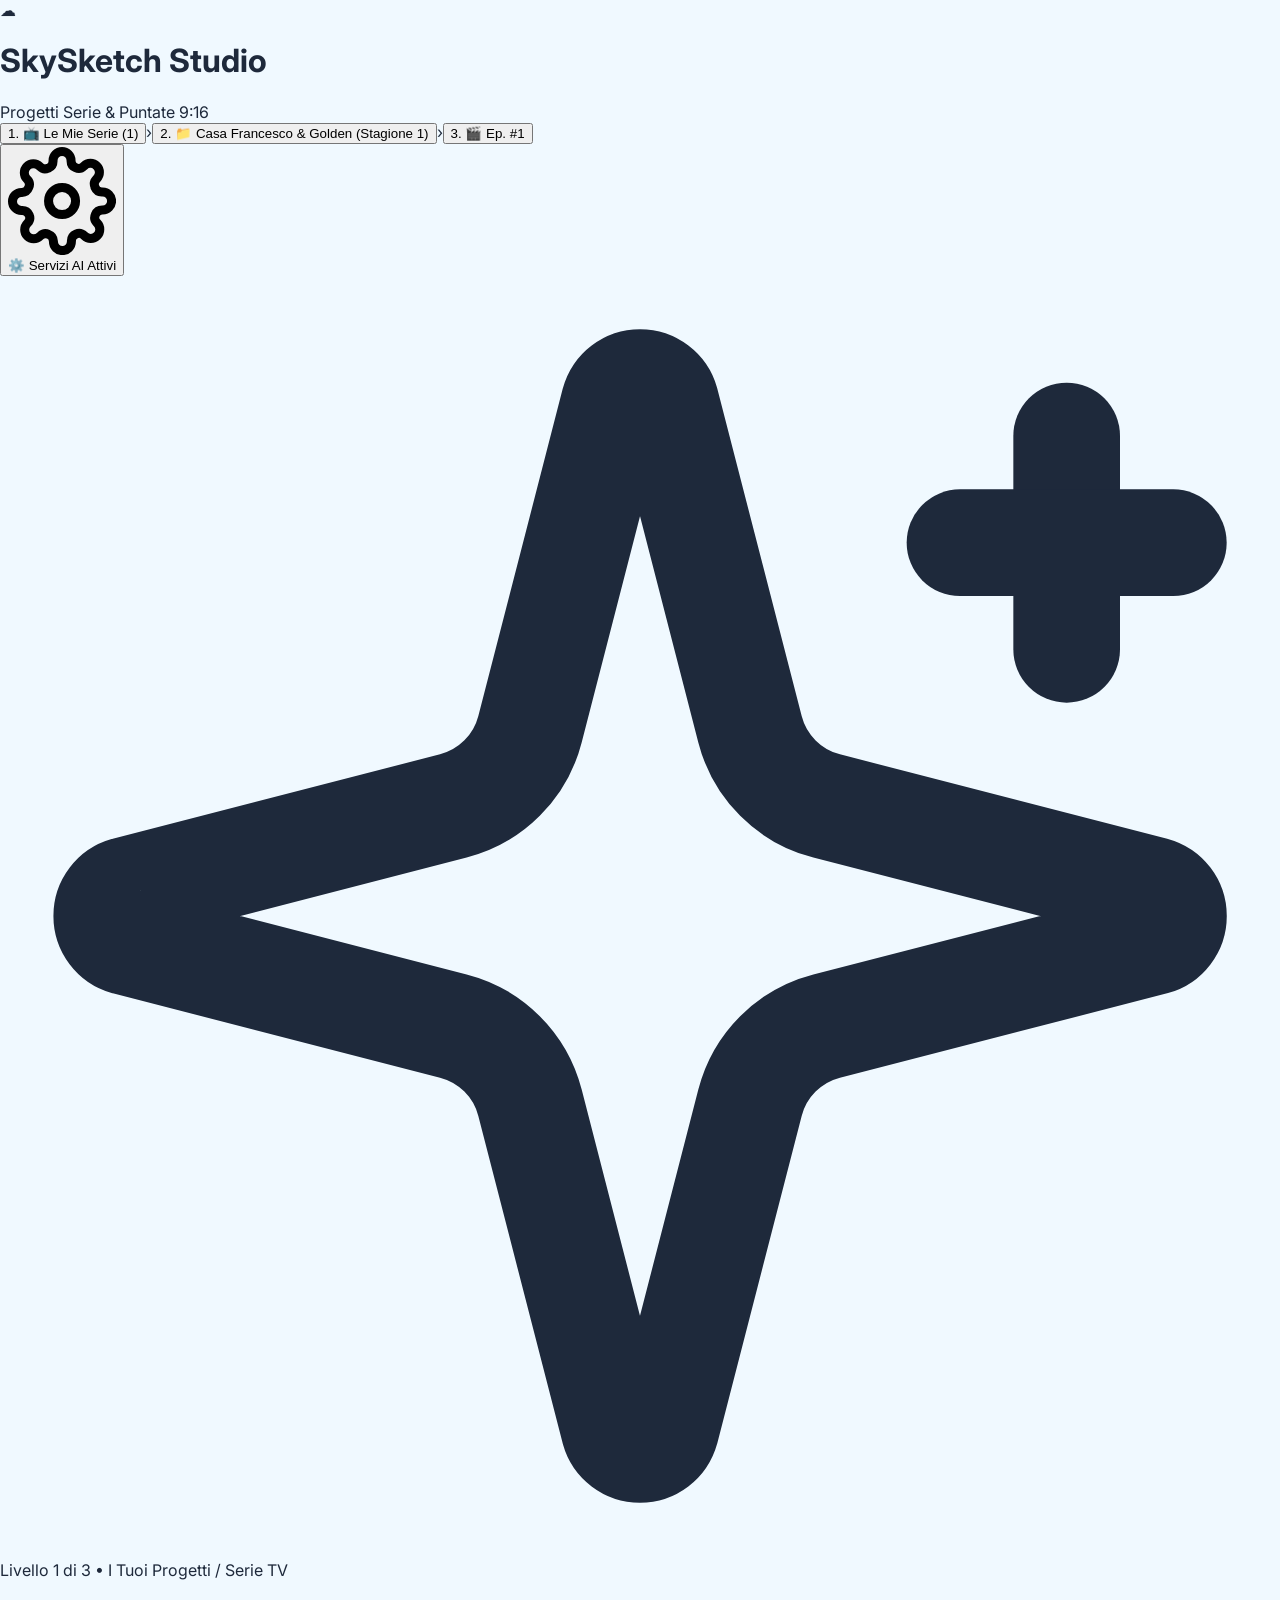
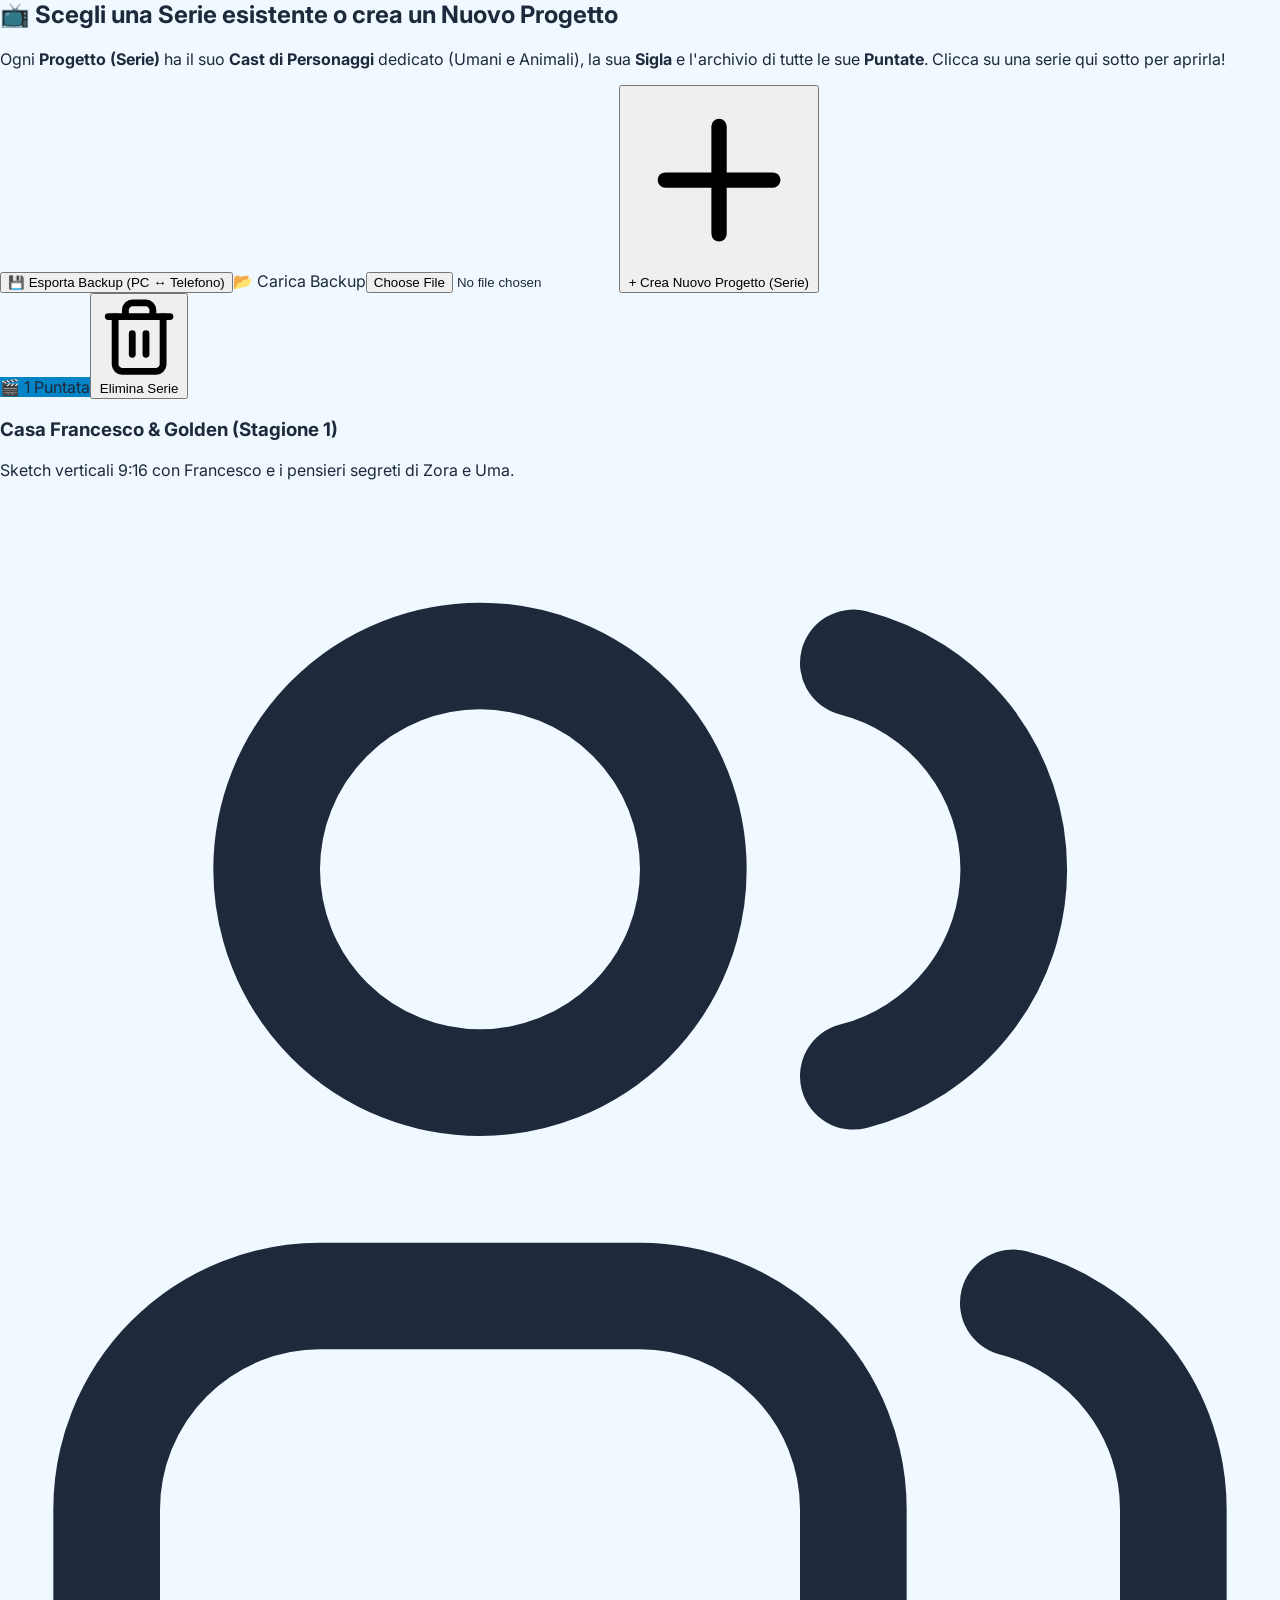
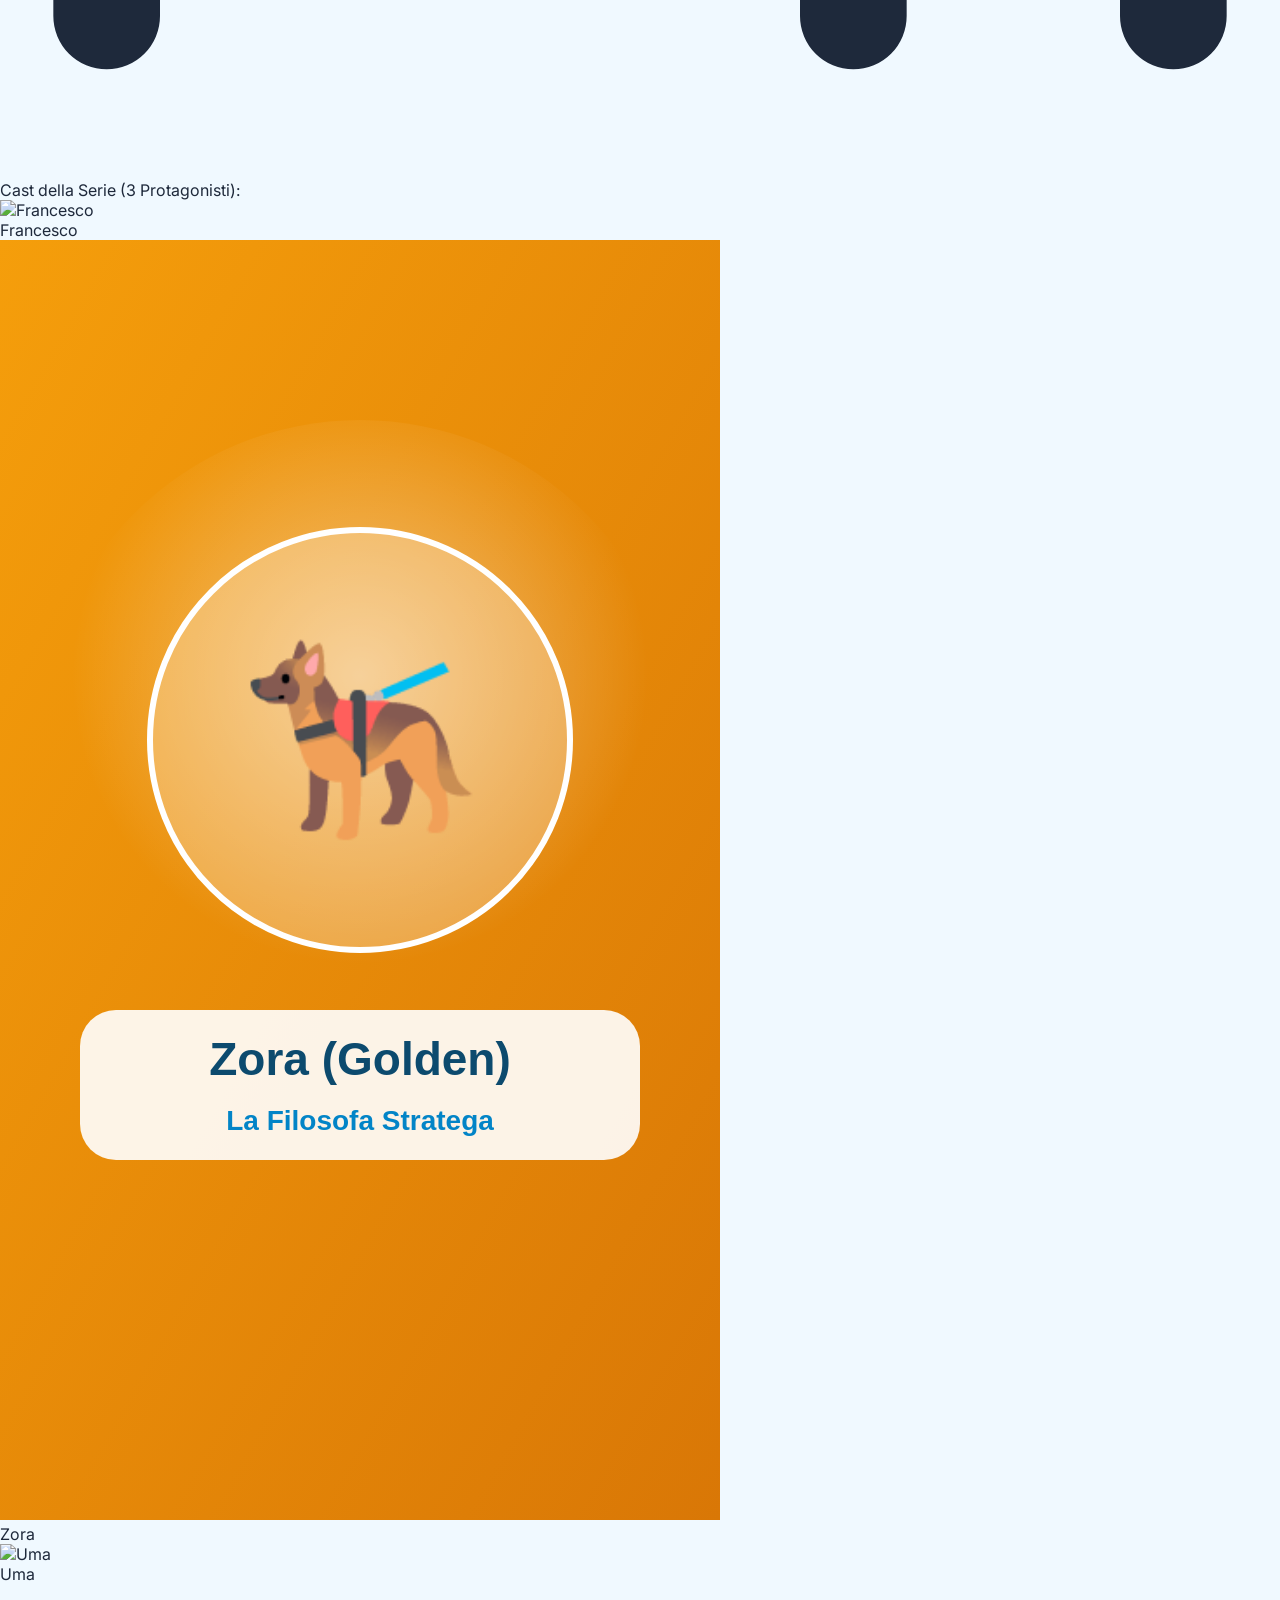
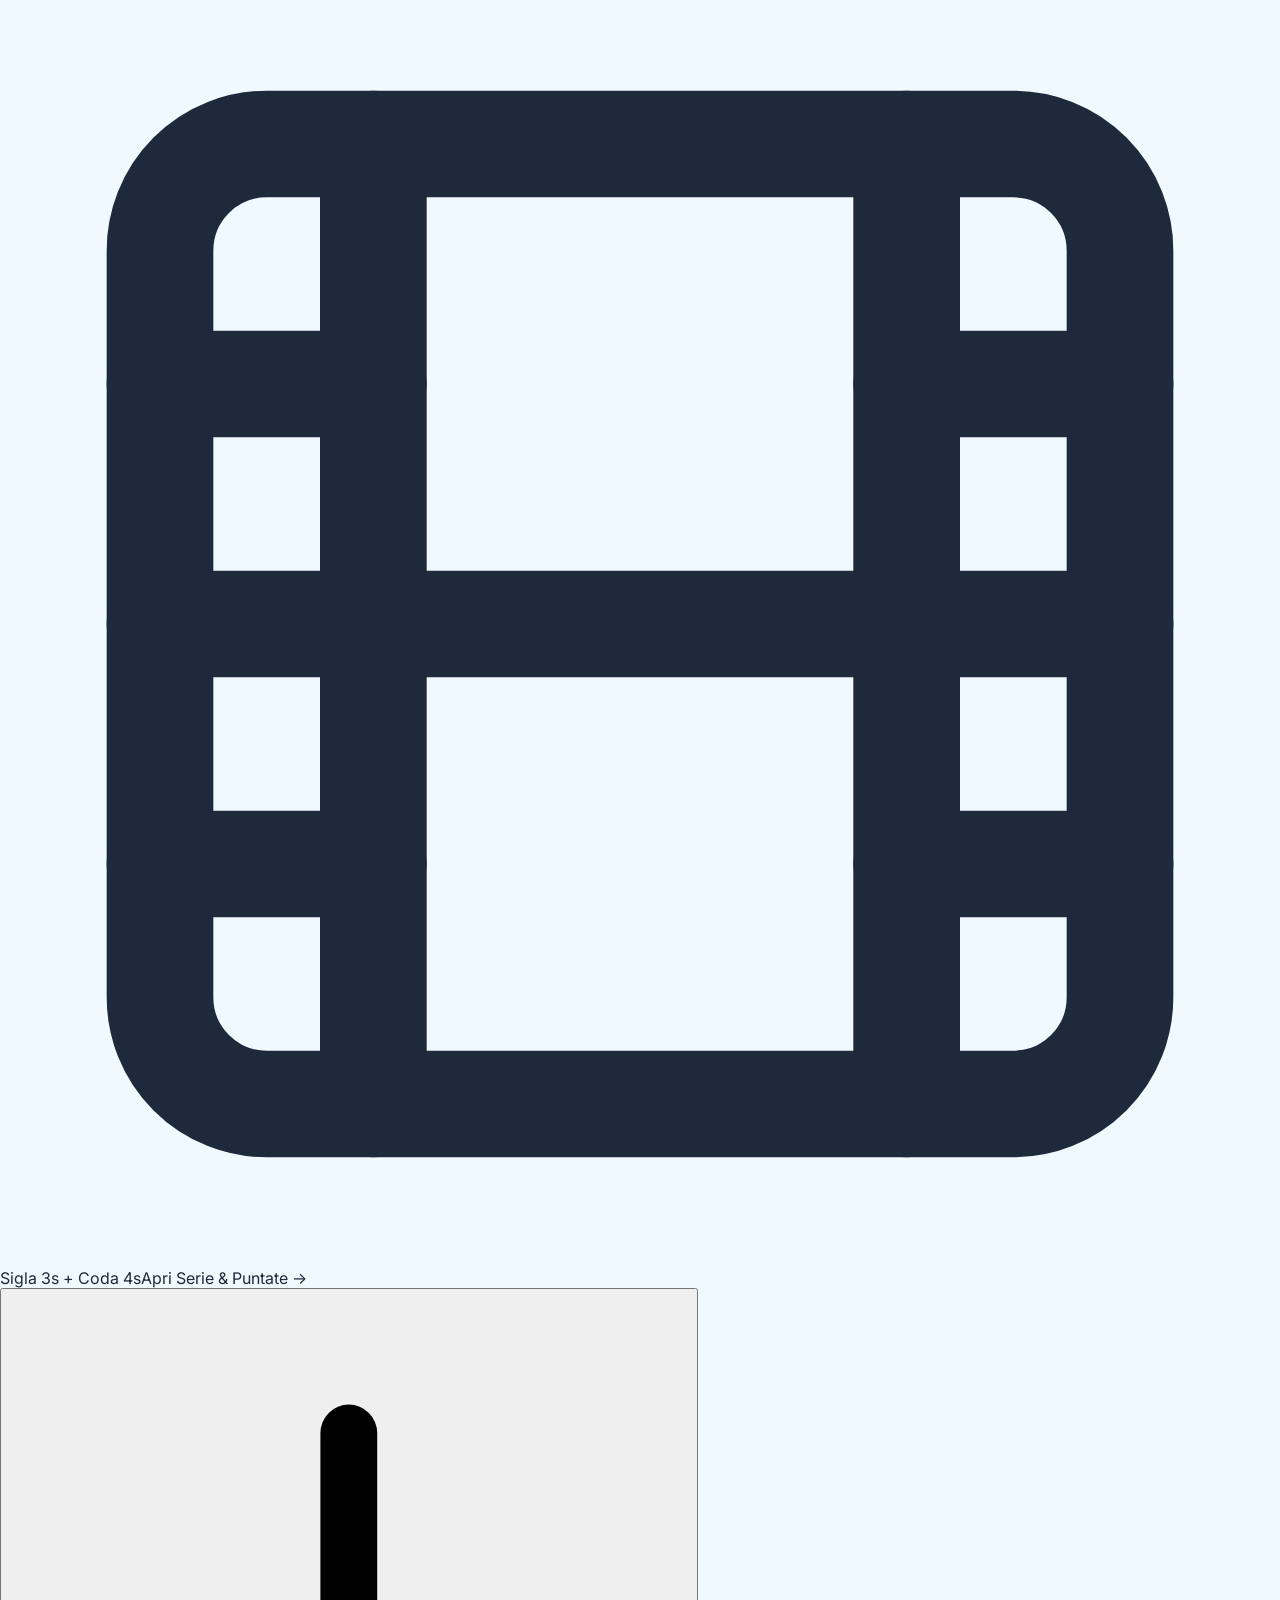
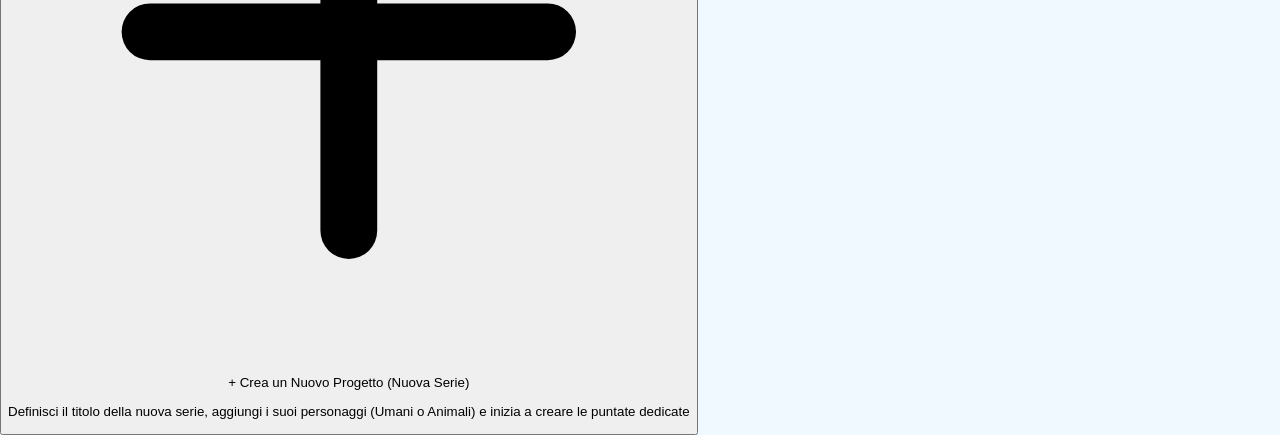
==== index.html @ f61606fa "Fix intro/outro and custom duration number inputs" ====
<!doctype html>
<html lang="it">
  <head>
    <meta charset="UTF-8" />
    <meta name="viewport" content="width=device-width, initial-scale=1.0" />
    <title>☁️ SkySketch Studio — Serie Video 9:16 Zero-Timeline</title>
    <link rel="preconnect" href="https://fonts.googleapis.com">
    <link rel="preconnect" href="https://fonts.gstatic.com" crossorigin>
    <link href="https://fonts.googleapis.com/css2?family=Inter:wght@400;500;600;700;800;900&display=swap" rel="stylesheet">
    <script src="https://cdn.tailwindcss.com"></script>
    <script type="module" crossorigin src="./assets/index-b3CDpnXE.js"></script>
    <link rel="stylesheet" crossorigin href="./assets/index-D_L46HAM.css">
  </head>
  <body class="bg-sky-50 text-slate-800 antialiased selection:bg-sky-200 selection:text-sky-900">
    <div id="root"></div>
  </body>
</html>
---- assets/index-D_L46HAM.css ----
body{color:#1e293b;background-color:#f0f9ff;margin:0;font-family:Inter,system-ui,-apple-system,sans-serif}::-webkit-scrollbar{width:8px;height:8px}::-webkit-scrollbar-track{background:#f0f9ff}::-webkit-scrollbar-thumb{background:#bae6fd;border-radius:9999px}::-webkit-scrollbar-thumb:hover{background:#7dd3fc}
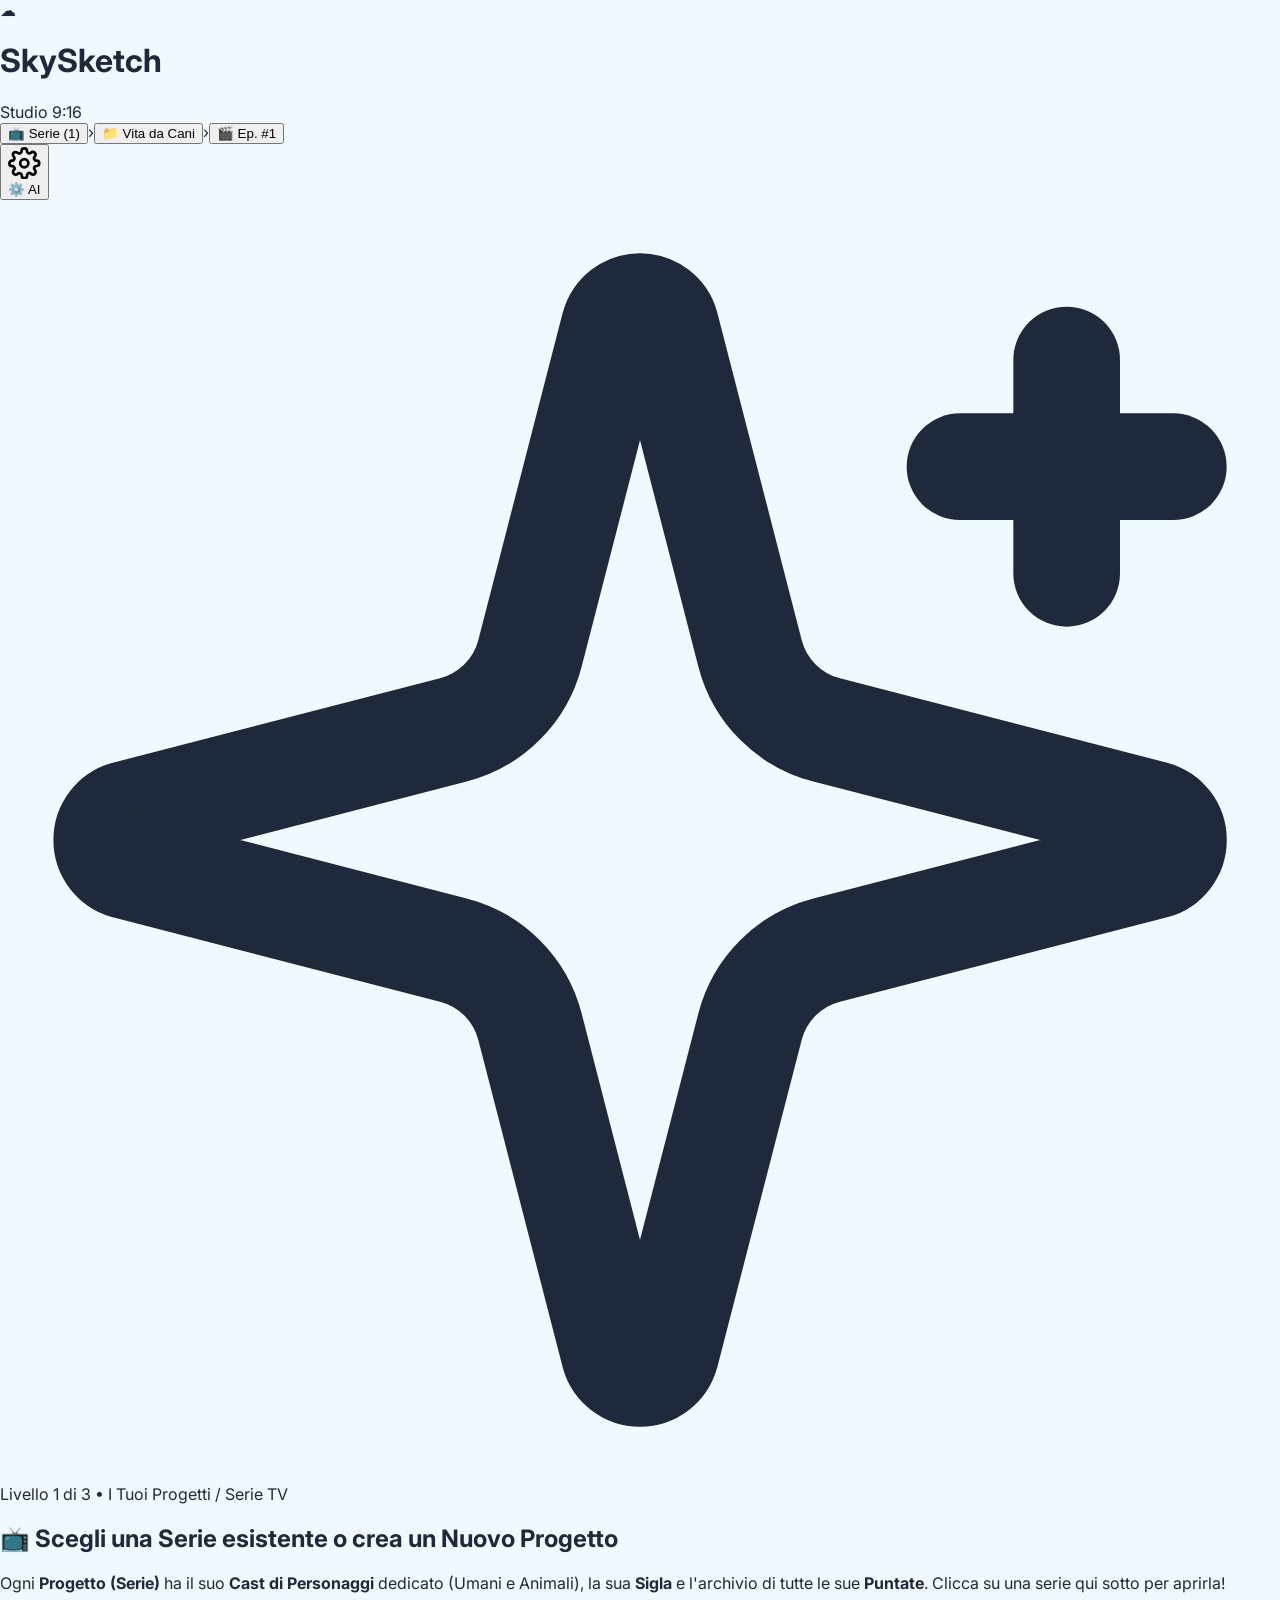
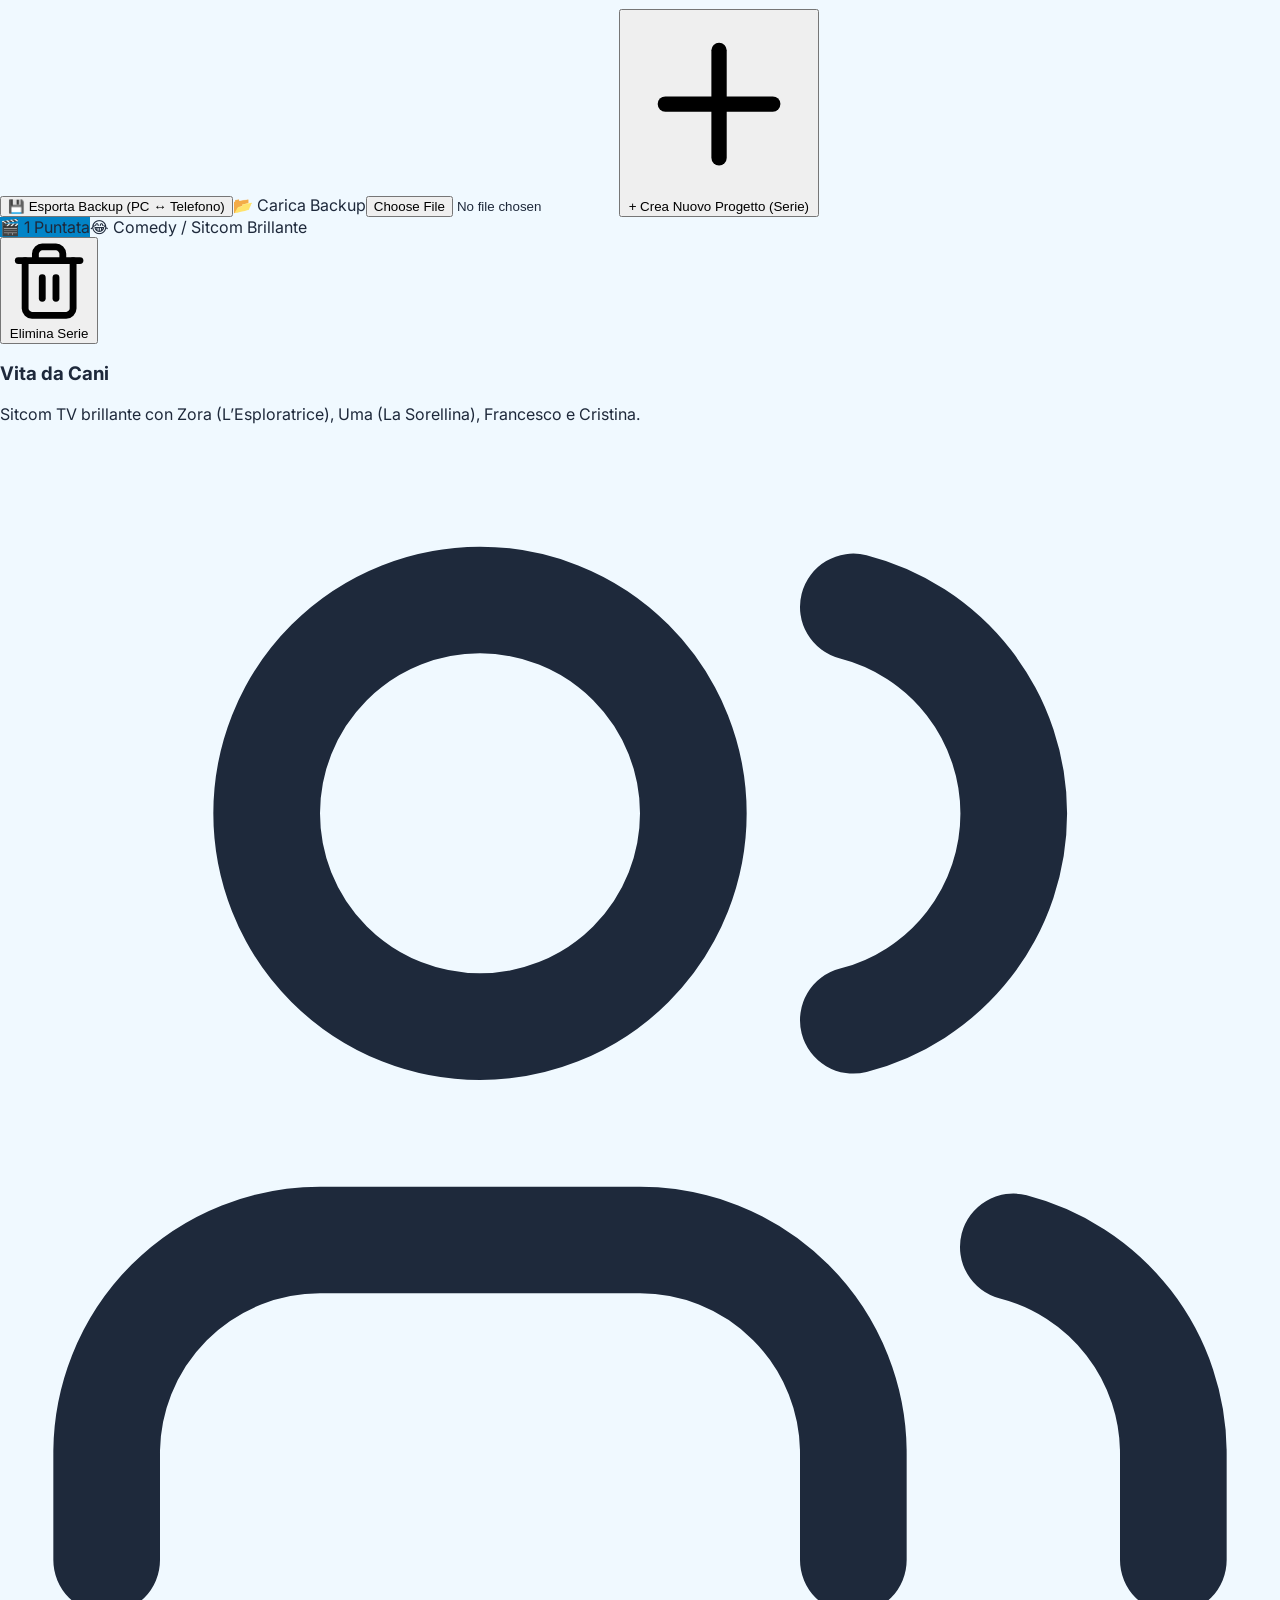
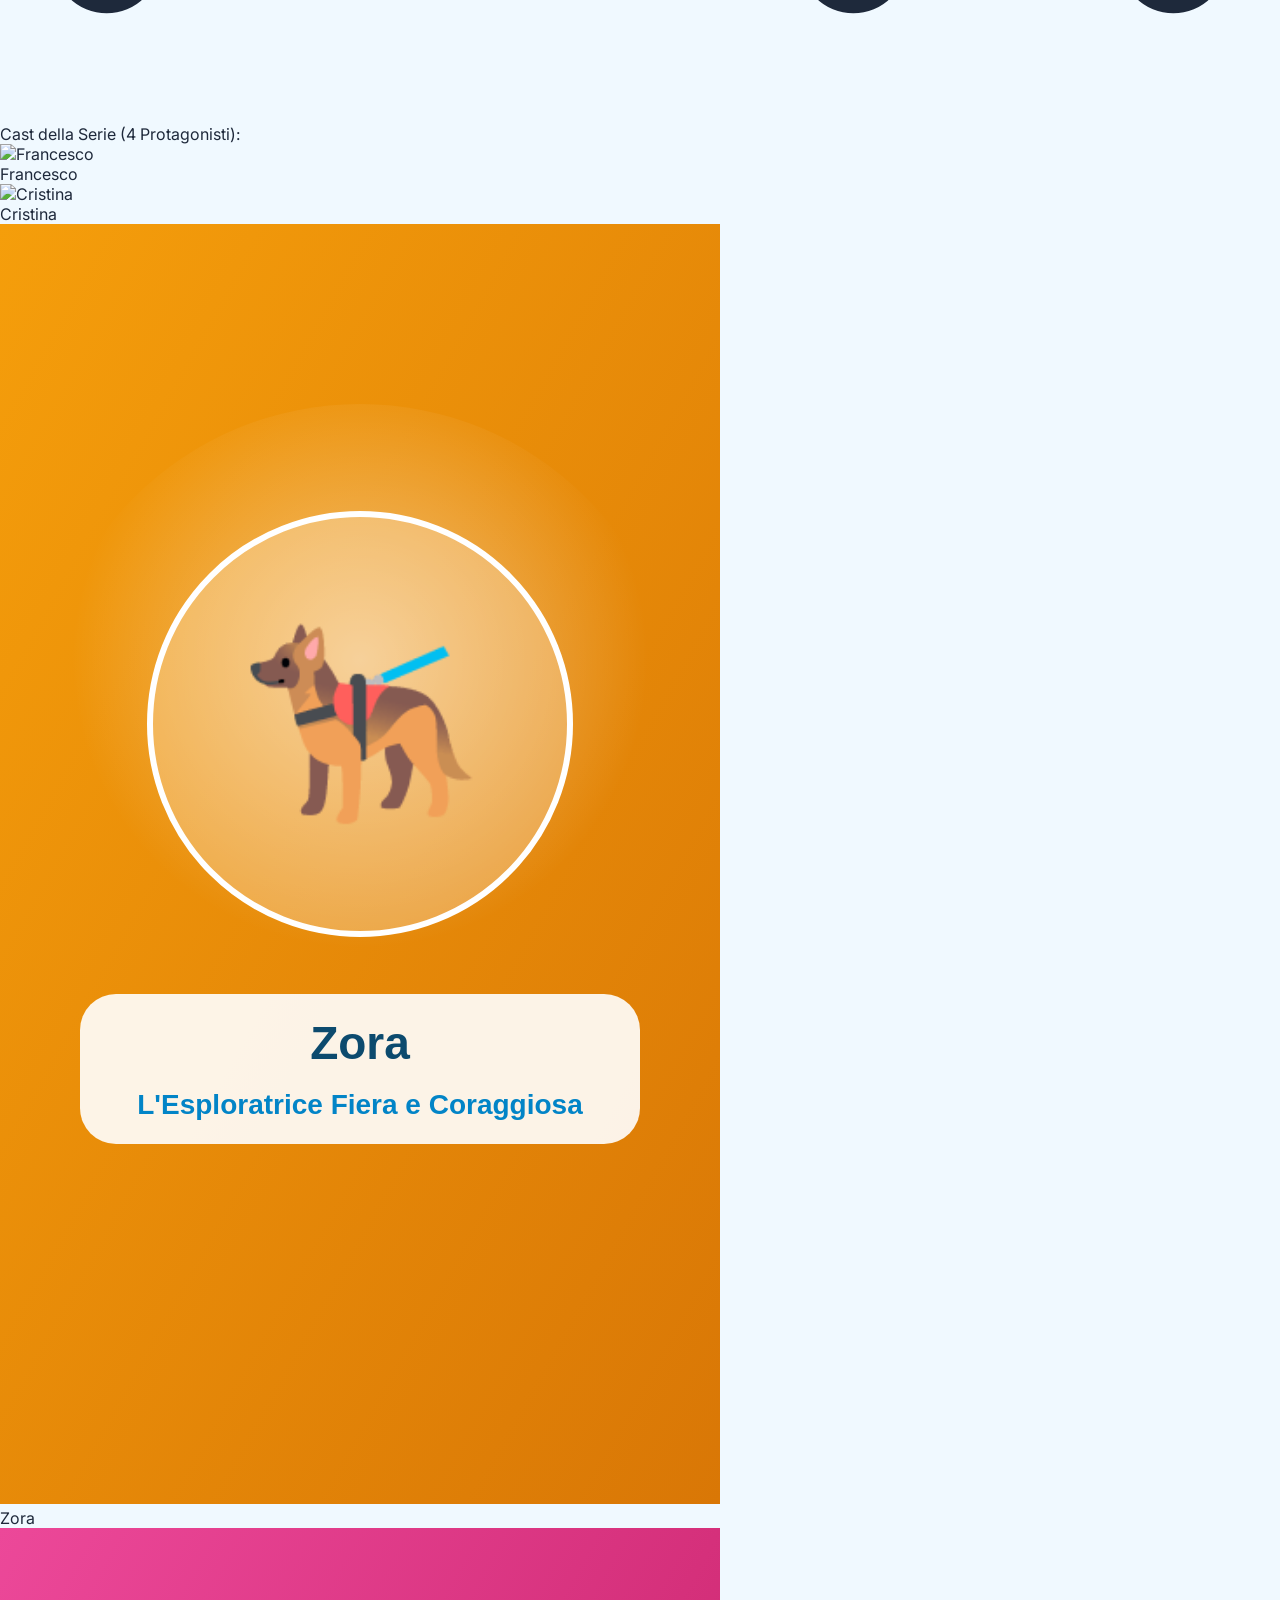
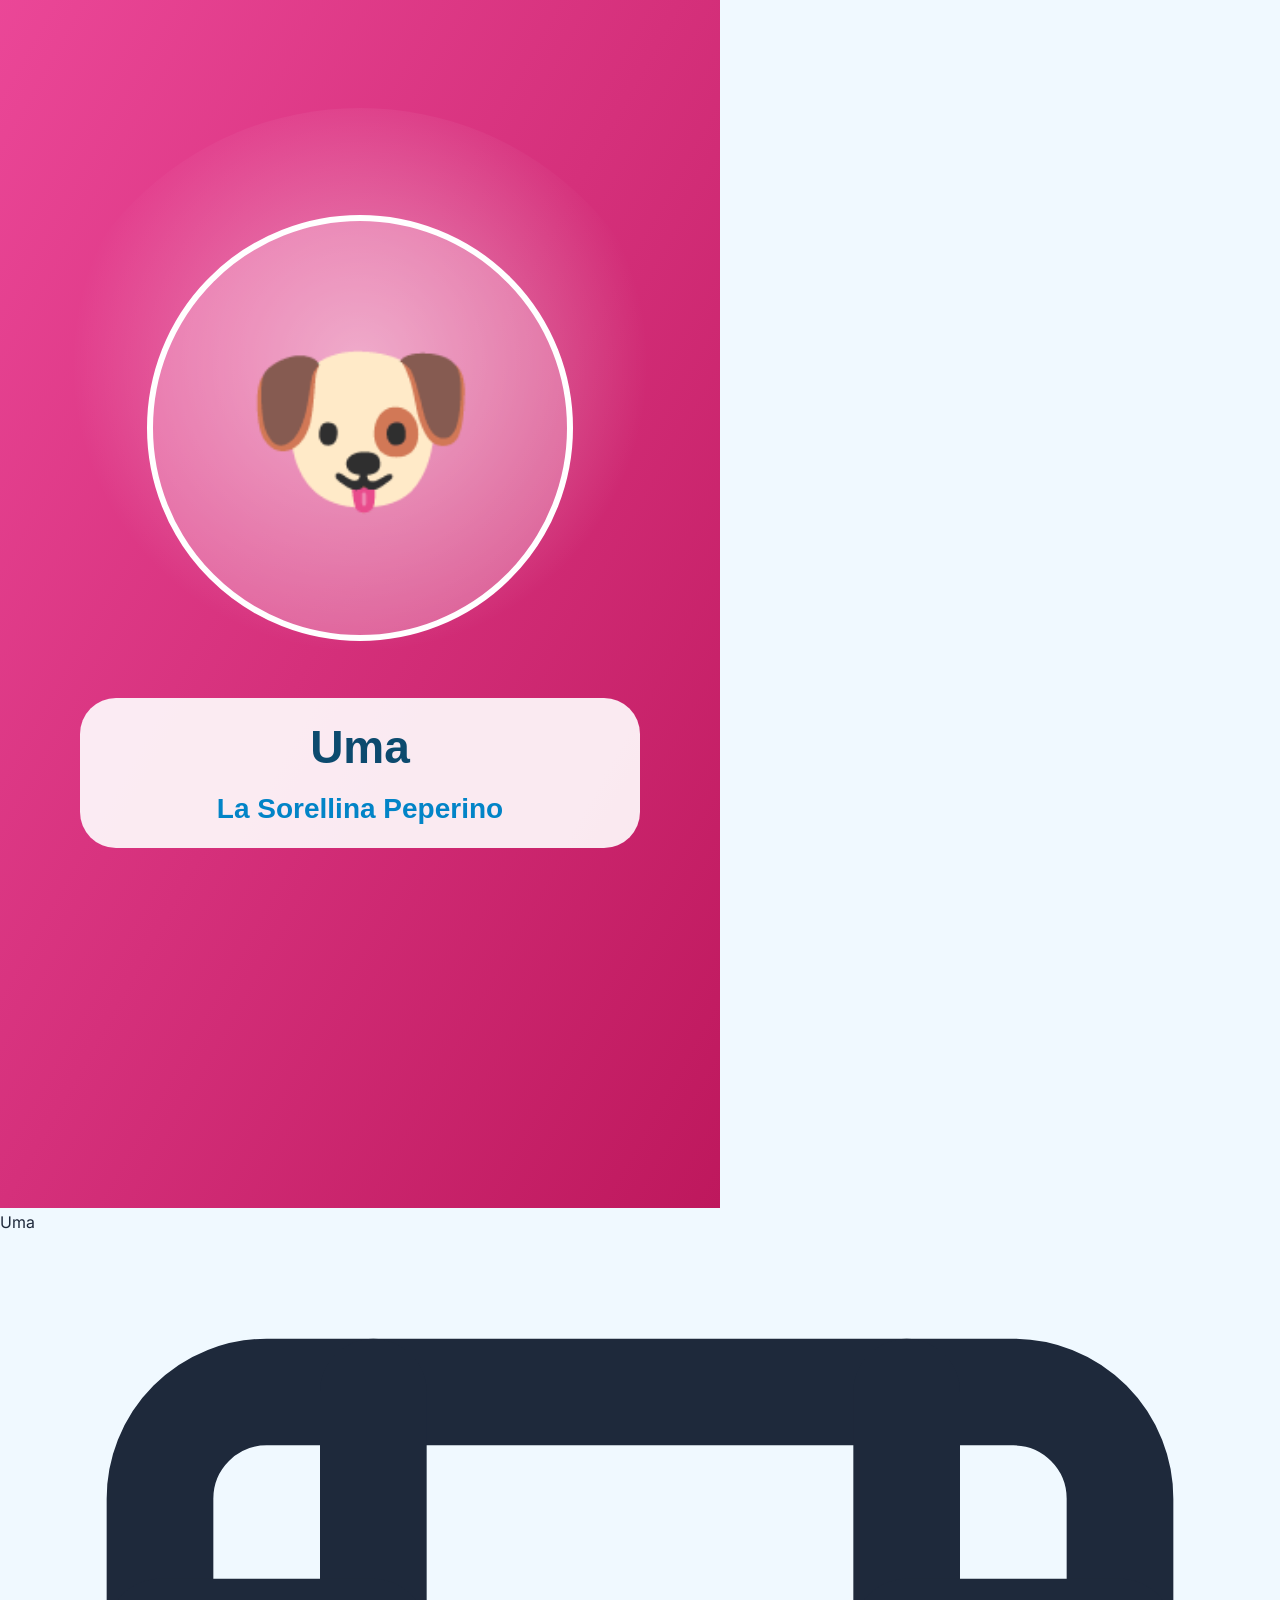
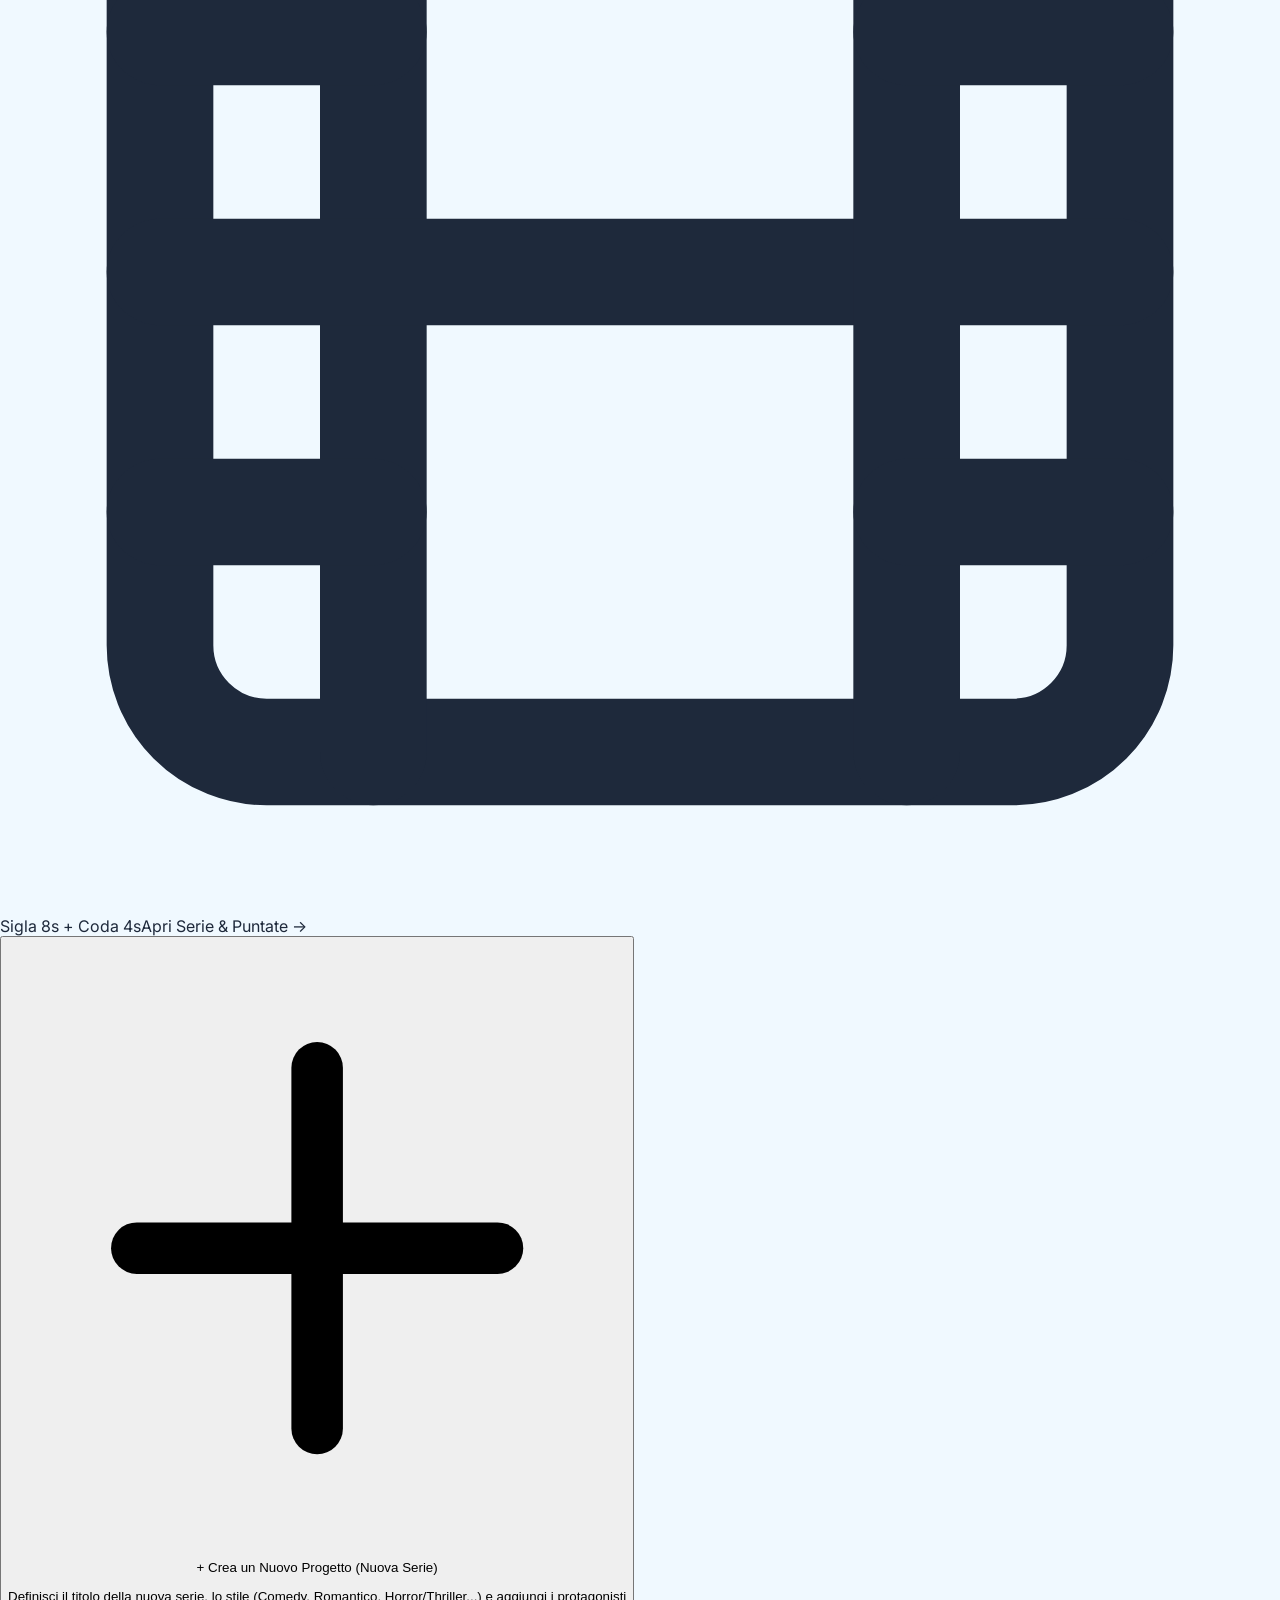
==== commit 2a246a01: "Clean assets and deploy single AI video elaboration + collage workflow" ====
--- a/index.html
+++ b/index.html
@@ -3,12 +3,15 @@
   <head>
     <meta charset="UTF-8" />
     <meta name="viewport" content="width=device-width, initial-scale=1.0" />
+    <meta http-equiv="Cache-Control" content="no-cache, no-store, must-revalidate" />
+    <meta http-equiv="Pragma" content="no-cache" />
+    <meta http-equiv="Expires" content="0" />
     <title>☁️ SkySketch Studio — Serie Video 9:16 Zero-Timeline</title>
     <link rel="preconnect" href="https://fonts.googleapis.com">
     <link rel="preconnect" href="https://fonts.gstatic.com" crossorigin>
     <link href="https://fonts.googleapis.com/css2?family=Inter:wght@400;500;600;700;800;900&display=swap" rel="stylesheet">
     <script src="https://cdn.tailwindcss.com"></script>
-    <script type="module" crossorigin src="./assets/index-b3CDpnXE.js"></script>
+    <script type="module" crossorigin src="./assets/index-BJzDreZ-.js"></script>
     <link rel="stylesheet" crossorigin href="./assets/index-D_L46HAM.css">
   </head>
   <body class="bg-sky-50 text-slate-800 antialiased selection:bg-sky-200 selection:text-sky-900">
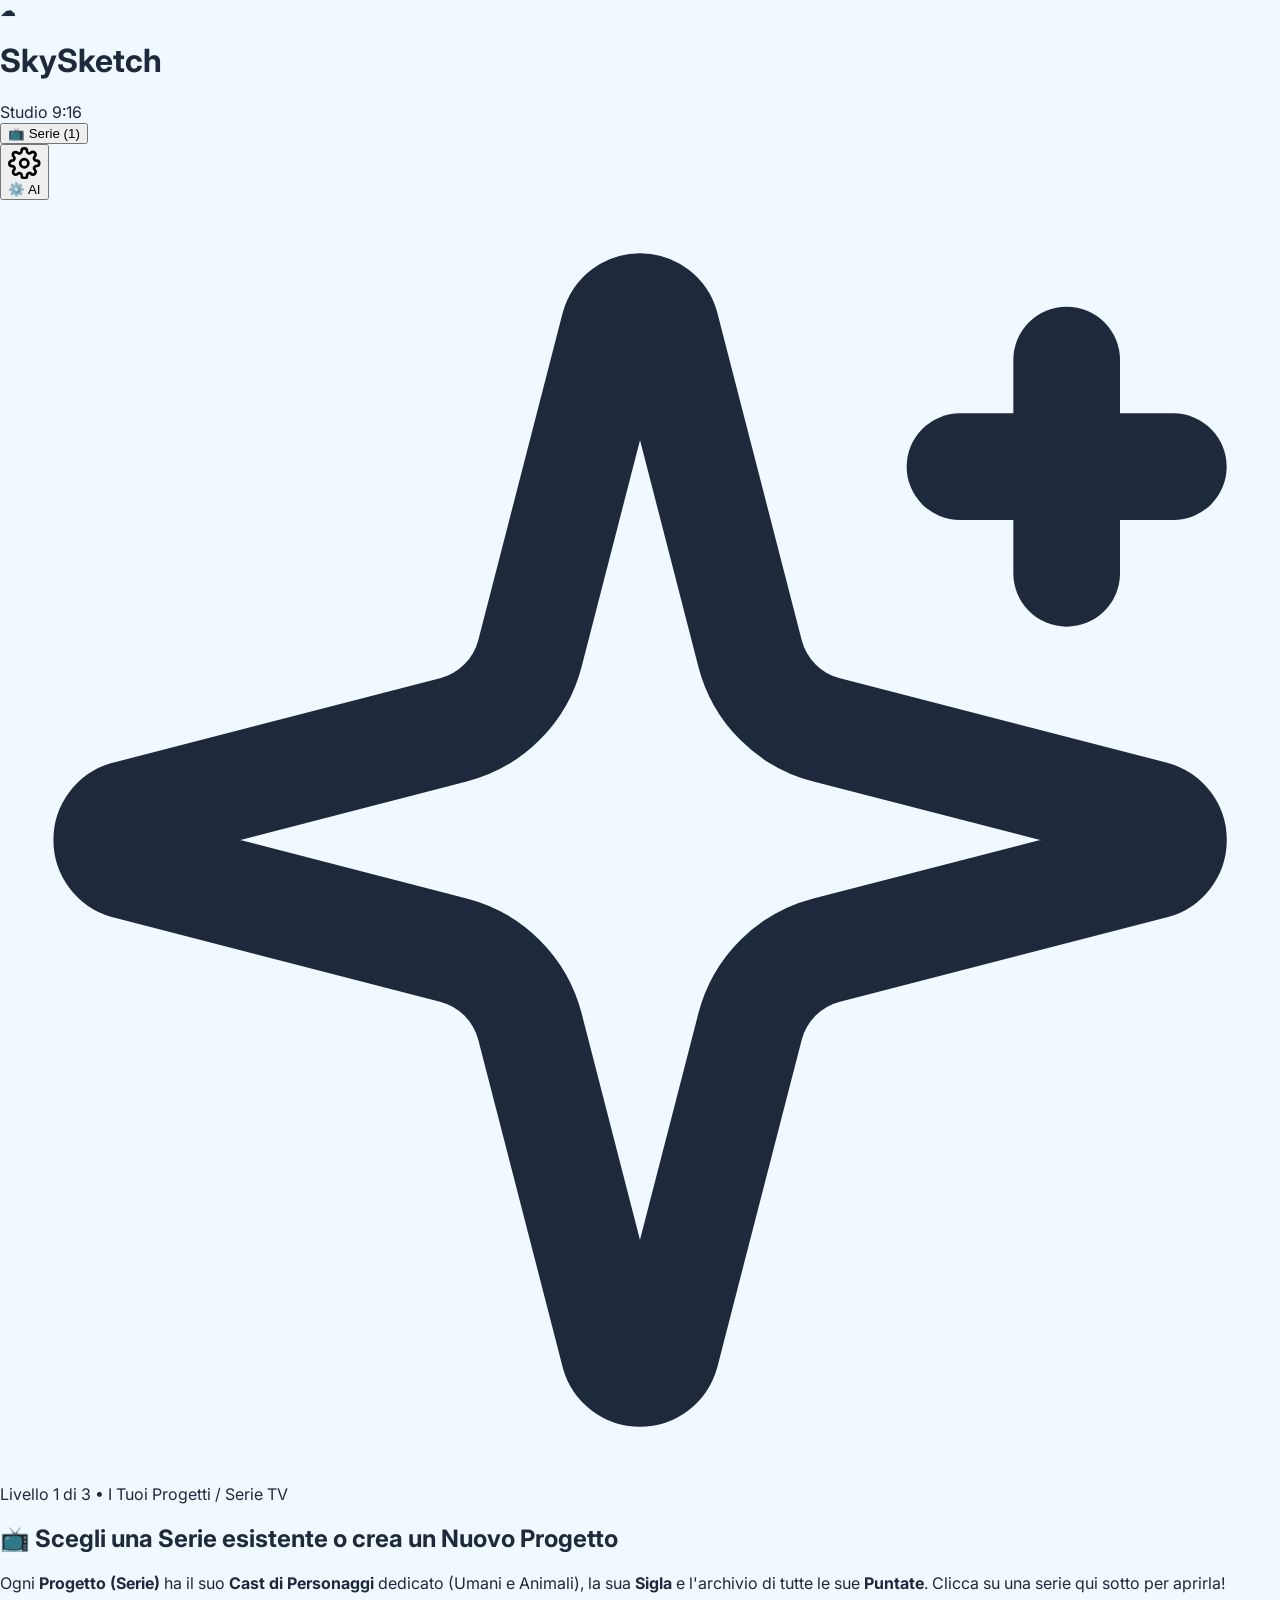
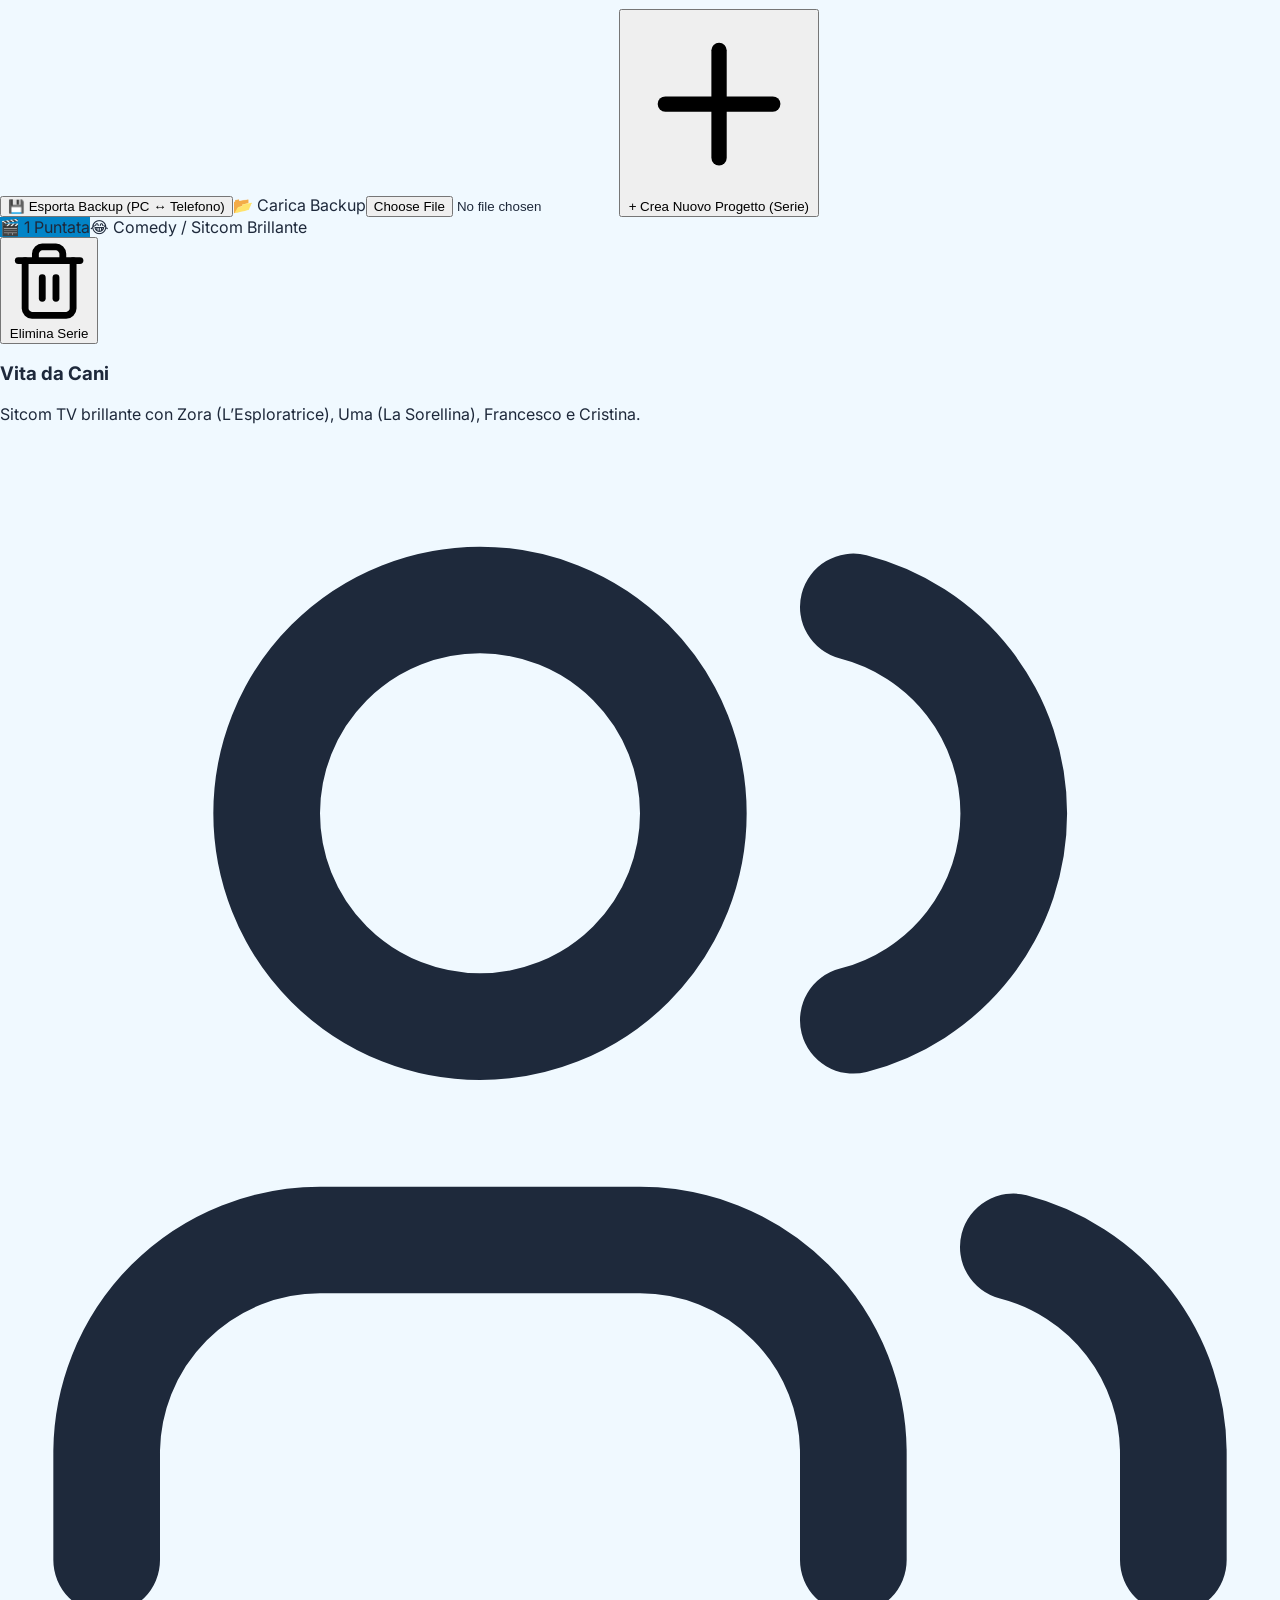
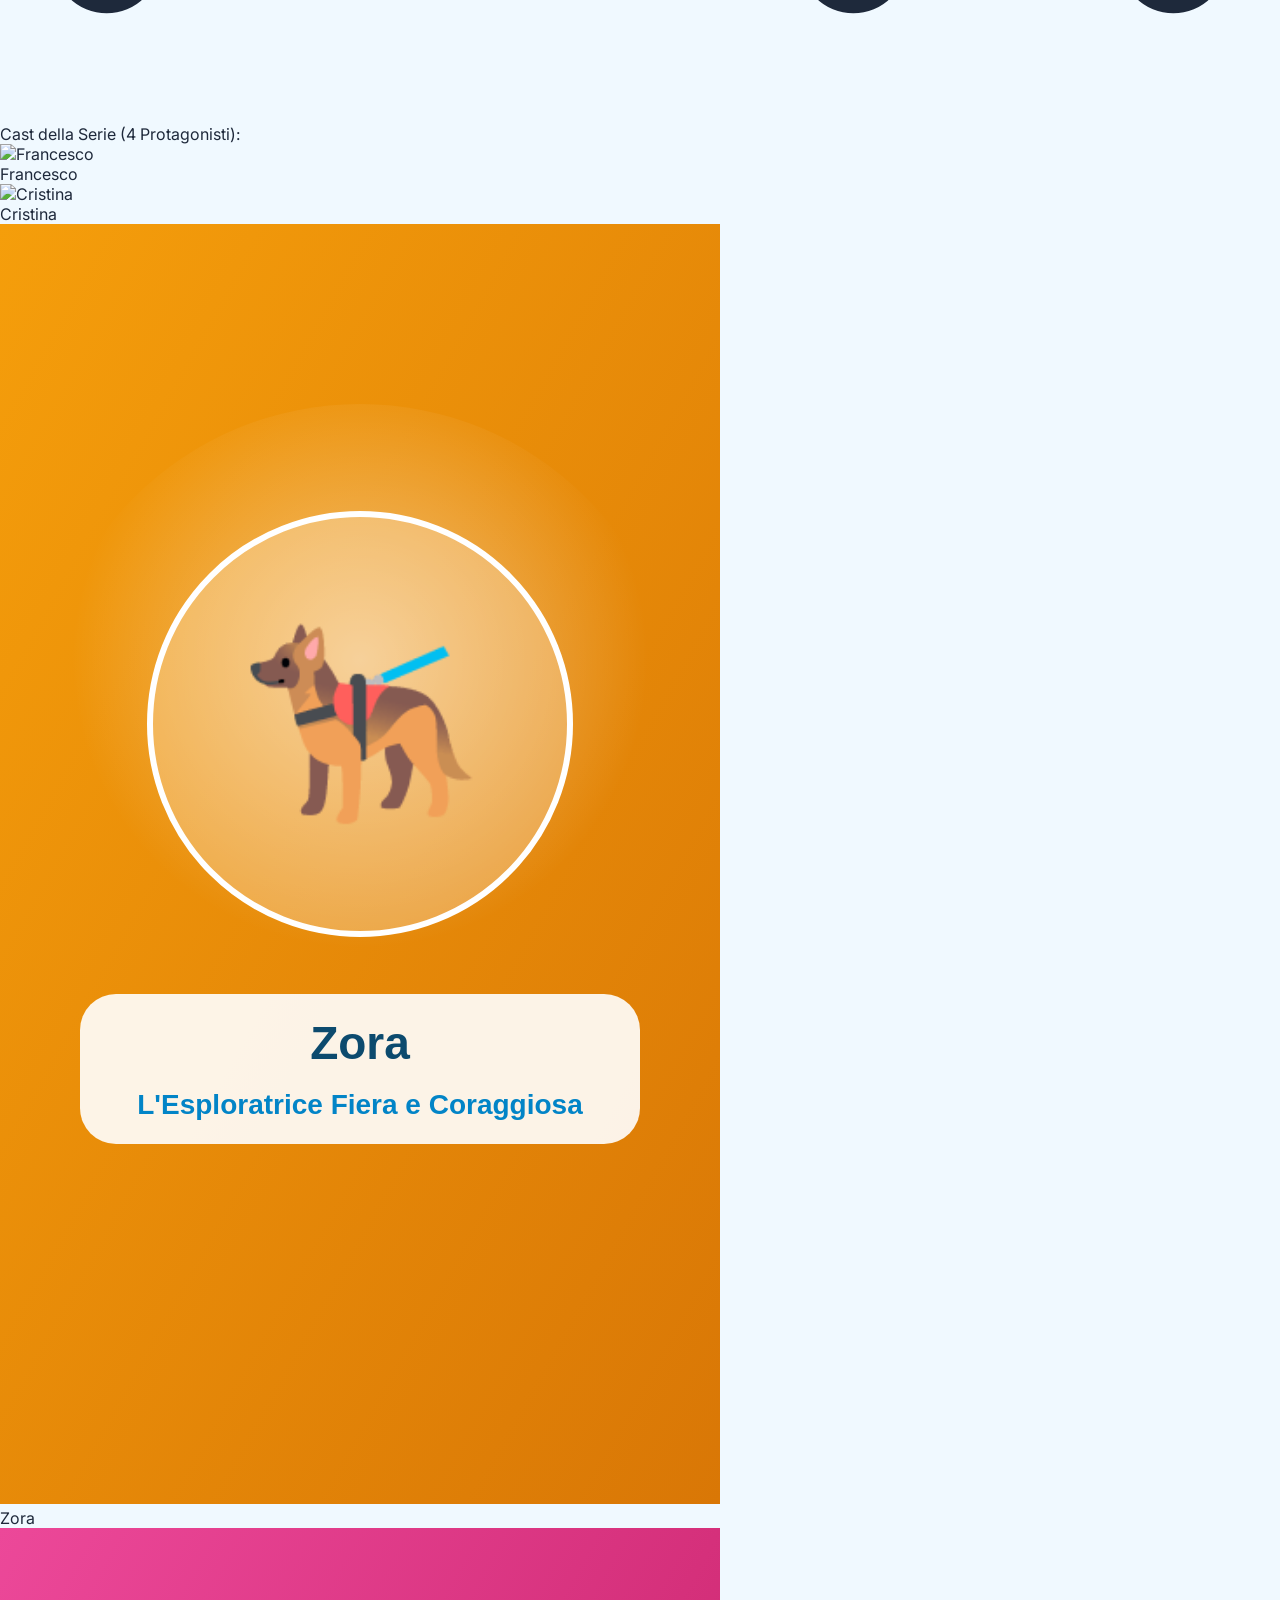
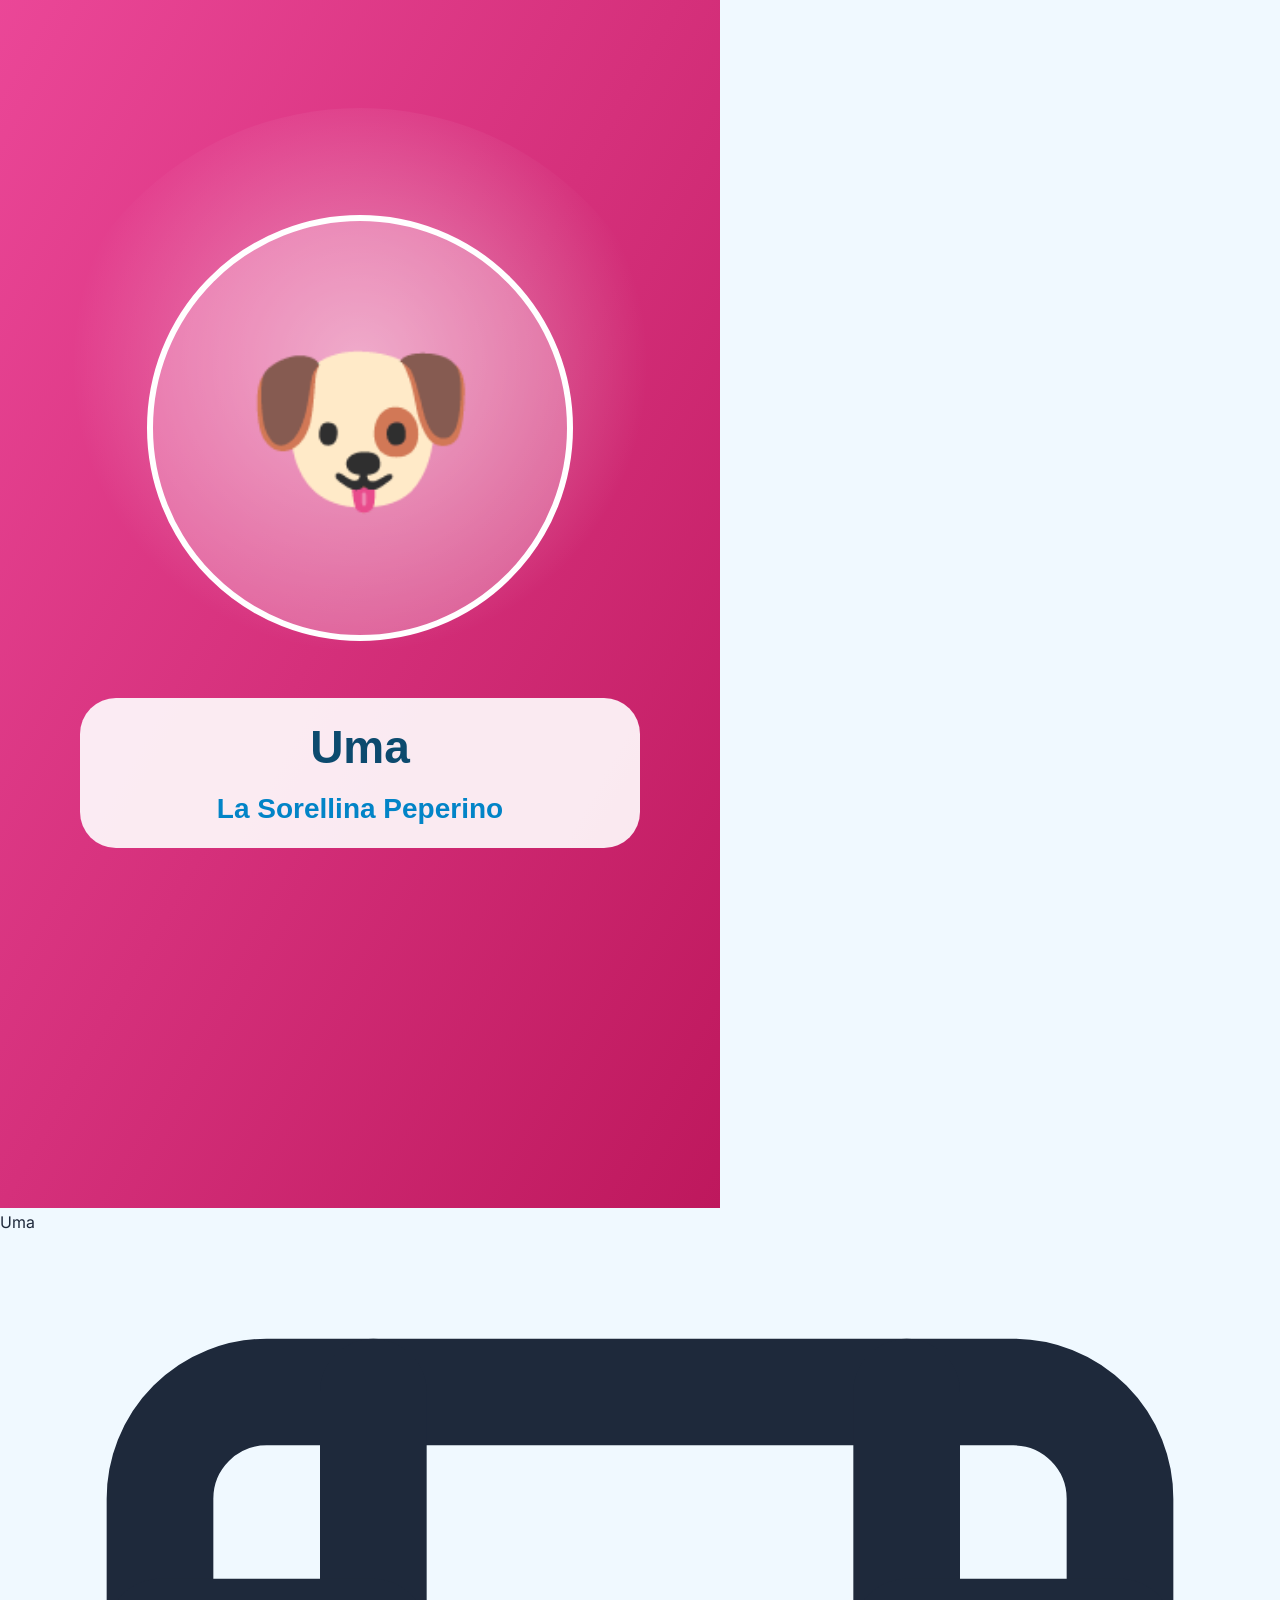
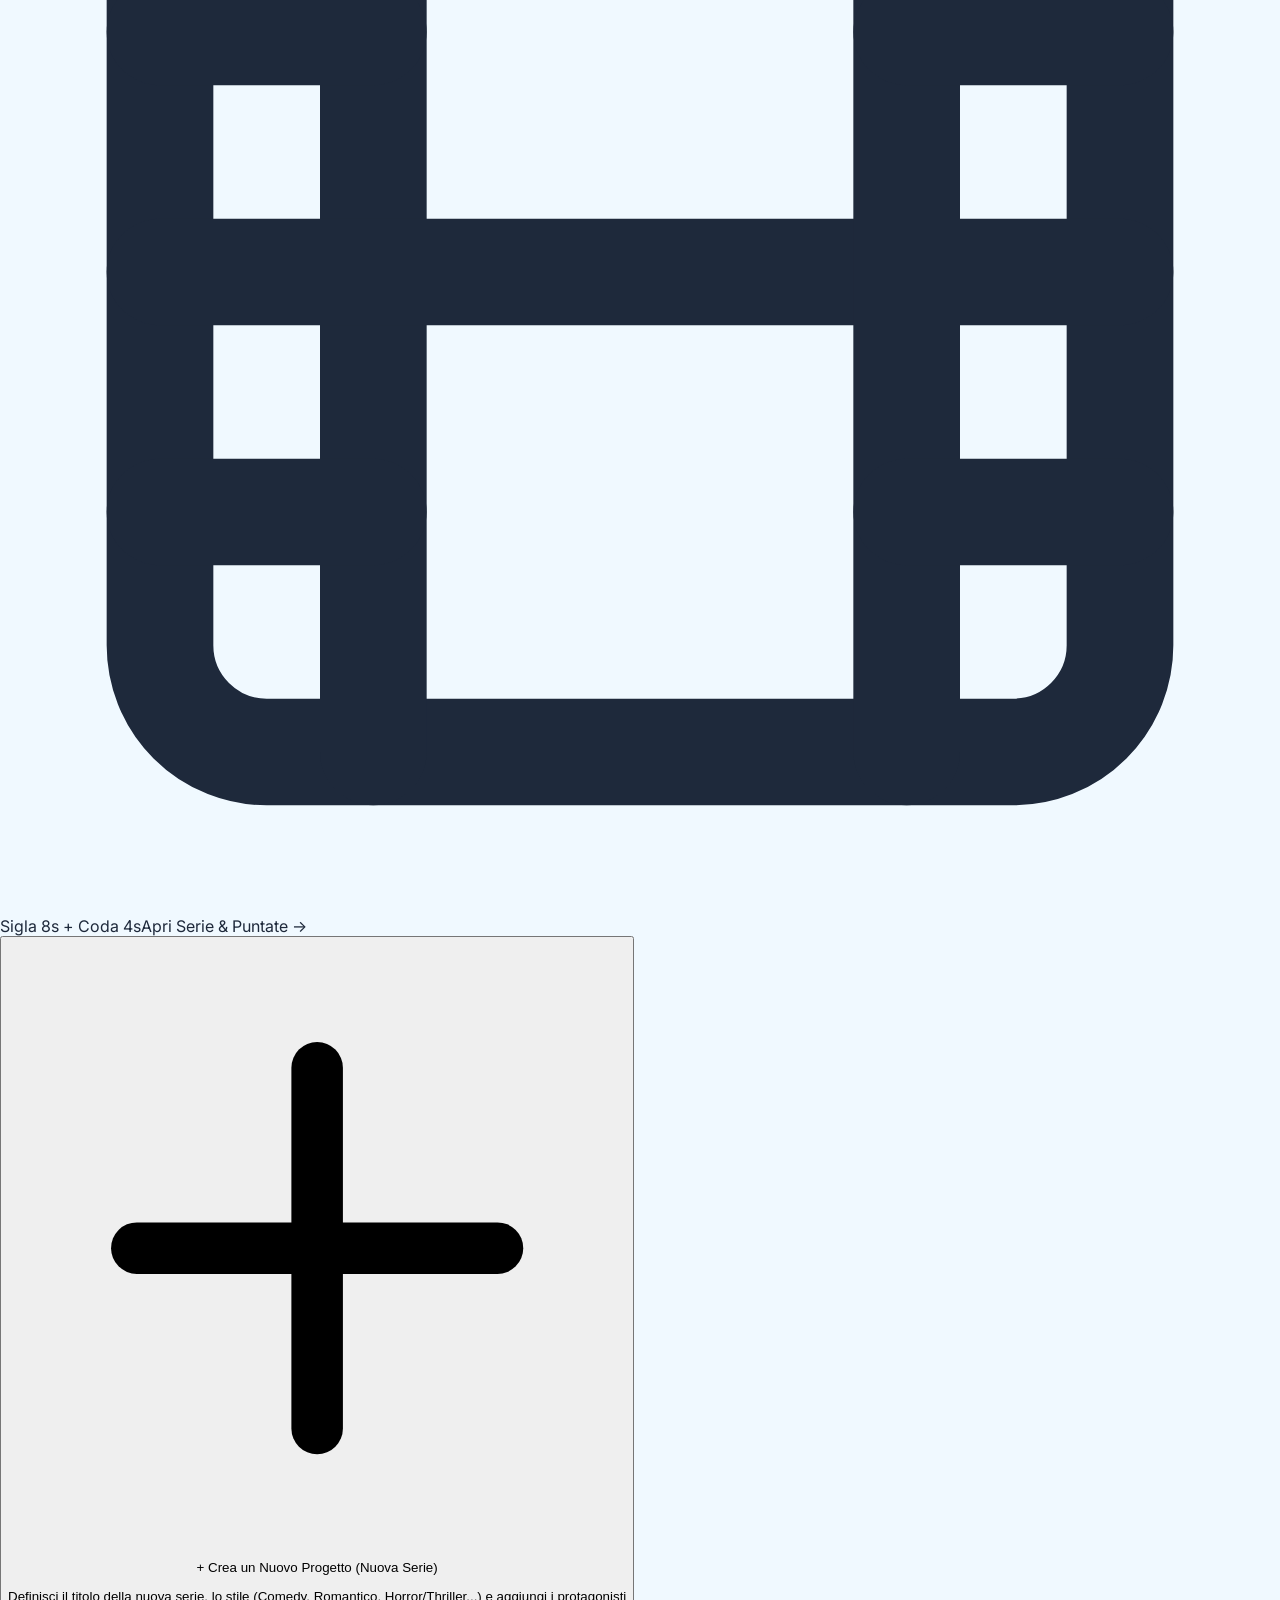
==== commit 60187db2: "Navbar dinamica: nascondi serie/puntata in alto quando si e nella lista serie o se eliminata" ====
--- a/index.html
+++ b/index.html
@@ -11,7 +11,7 @@
     <link rel="preconnect" href="https://fonts.gstatic.com" crossorigin>
     <link href="https://fonts.googleapis.com/css2?family=Inter:wght@400;500;600;700;800;900&display=swap" rel="stylesheet">
     <script src="https://cdn.tailwindcss.com"></script>
-    <script type="module" crossorigin src="./assets/index-BJzDreZ-.js"></script>
+    <script type="module" crossorigin src="./assets/index-Bk02LrGE.js"></script>
     <link rel="stylesheet" crossorigin href="./assets/index-D_L46HAM.css">
   </head>
   <body class="bg-sky-50 text-slate-800 antialiased selection:bg-sky-200 selection:text-sky-900">
